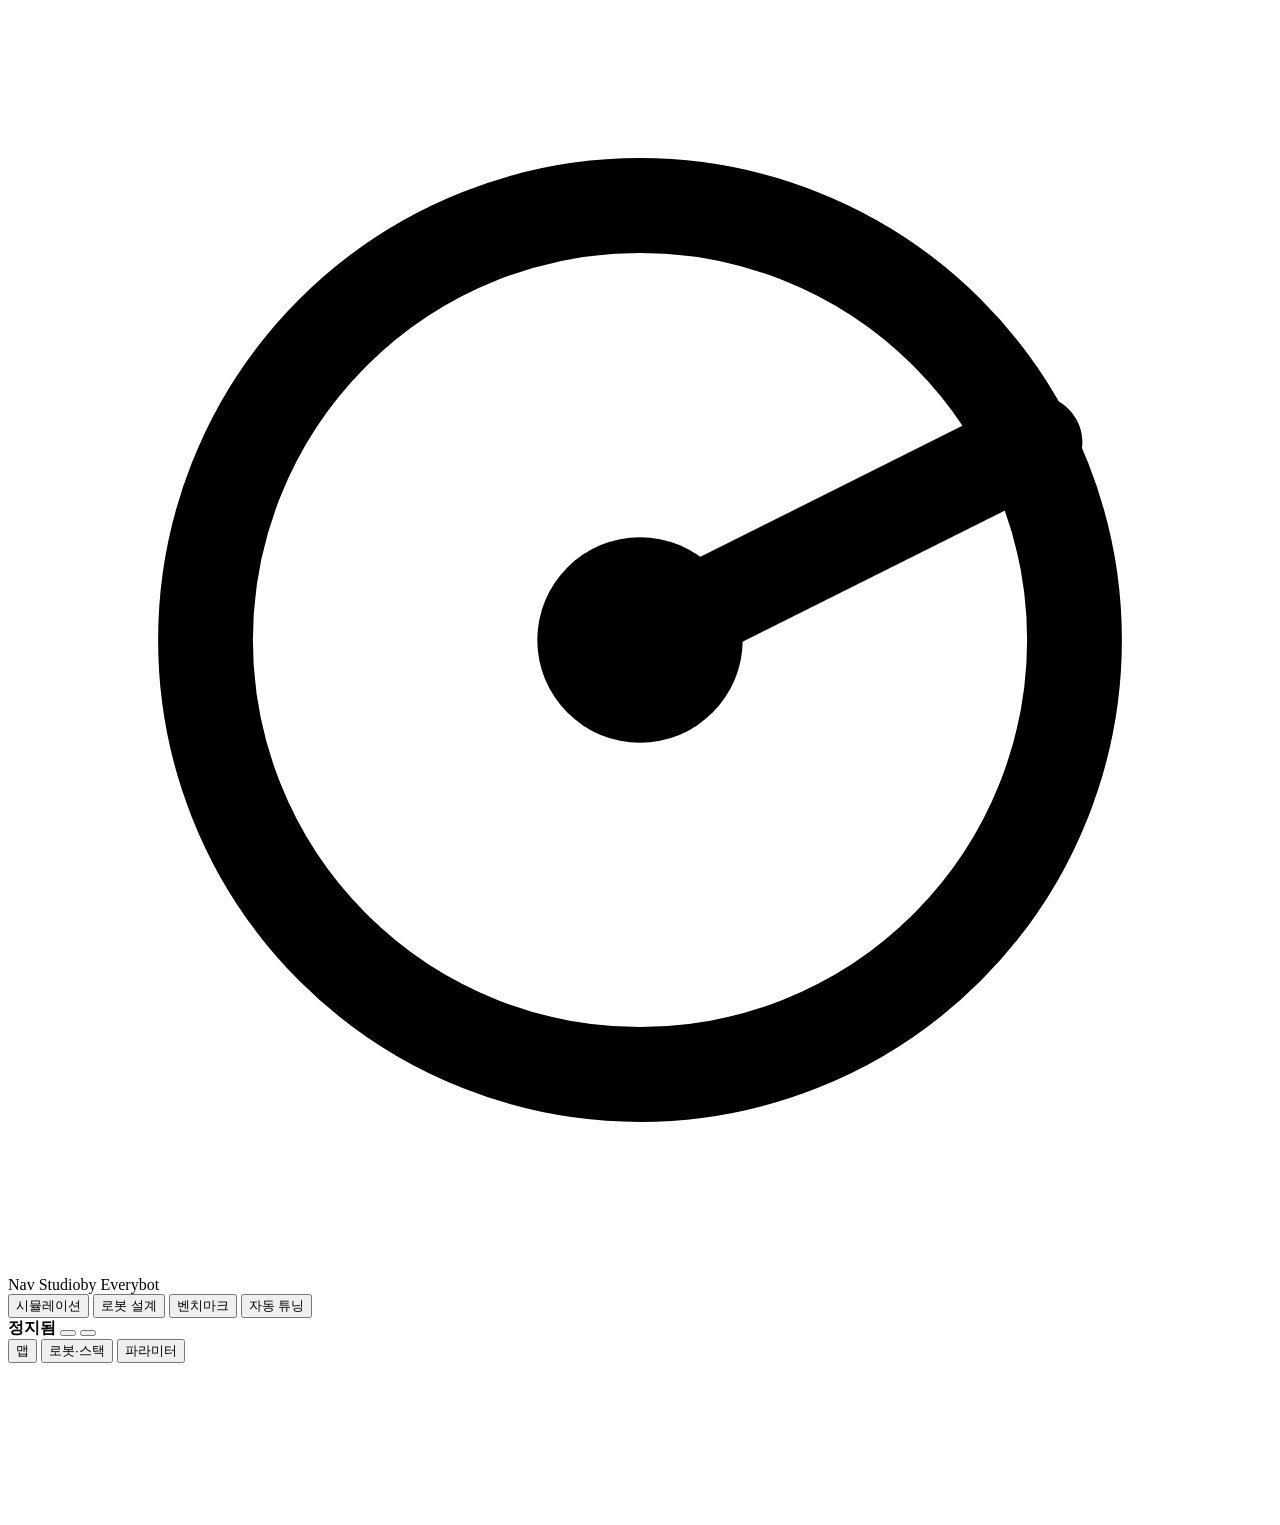
==== navstudio/web/index.html @ e5c24d30 "Nav Studio 0.1.0: app split out of the nav_tuning analysis repo Bundles only the synthetic maps; fie" ====
<!doctype html>
<html lang="ko">
<head>
<meta charset="utf-8">
<meta name="viewport" content="width=device-width, initial-scale=1">
<title>Nav Studio</title>
<link rel="icon" href="/static/img/icon.svg" type="image/svg+xml">
<link rel="stylesheet" href="/static/css/app.css">
<script type="importmap">{"imports": {"three": "/static/vendor/three/three.module.min.js"}}</script>
</head>
<body>
<div id="app">
  <header class="topbar">
    <div class="brand">
      <svg viewBox="0 0 32 32" aria-hidden="true"><circle cx="16" cy="16" r="11" fill="none" stroke="currentColor" stroke-width="2.4"/><path d="M16 16 L26 11" stroke="currentColor" stroke-width="2.4" stroke-linecap="round"/><circle cx="16" cy="16" r="2.6" fill="currentColor"/></svg>
      <span class="name">Nav Studio</span><span class="by">by Everybot</span>
    </div>
    <nav class="ws-tabs" role="tablist" aria-label="작업 공간">
      <button role="tab" data-ws="sim" aria-selected="true">시뮬레이션</button>
      <button role="tab" data-ws="robot" aria-selected="false">로봇 설계</button>
      <button role="tab" data-ws="bench" aria-selected="false">벤치마크</button>
      <button role="tab" data-ws="tune" aria-selected="false">자동 튜닝</button>
    </nav>
    <div class="session">
      <div class="chips" id="sessionChips"></div>
      <span class="pill" id="stackPill" data-state="stopped"><i></i><b>정지됨</b></span>
      <button class="btn primary" id="btnStart"></button>
      <button class="btn ghost icon-only" id="btnStop" title="시뮬레이션 종료" aria-label="시뮬레이션 종료" hidden></button>
      <button class="btn ghost icon-only" id="btnTheme" title="테마 전환" aria-label="테마 전환"></button>
    </div>
  </header>

  <!-- ============================== simulation workspace ============================== -->
  <main class="ws" id="ws-sim">
    <aside class="side left">
      <div class="seg" role="tablist" id="leftTabs">
        <button role="tab" data-tab="map" aria-selected="true">맵</button>
        <button role="tab" data-tab="setup" aria-selected="false">로봇·스택</button>
        <button role="tab" data-tab="params" aria-selected="false">파라미터 <span class="badge" id="paramCount" hidden></span></button>
      </div>
      <section class="tab" data-tab="map" id="tabMap"></section>
      <section class="tab" data-tab="setup" id="tabSetup" hidden></section>
      <section class="tab" data-tab="params" id="tabParams" hidden></section>
    </aside>

    <section class="stage" id="stage">
      <canvas id="view" aria-label="시뮬레이션 화면"></canvas>
      <div class="tools floating" id="tools" role="toolbar" aria-label="편집 도구"></div>
      <div class="layers floating" id="layers"></div>
      <div class="runbar floating" id="runbar"></div>
      <div class="readout floating" id="readout"></div>
      <div class="toolopts floating" id="toolOpts" hidden></div>
      <div class="overlay" id="stageOverlay" hidden></div>
    </section>

    <aside class="side right" id="telemetry"></aside>
  </main>

  <!-- ============================== robot design workspace ============================== -->
  <main class="ws" id="ws-robot" hidden>
    <aside class="side left wide" id="robotForm"></aside>
    <section class="stage cad" id="cadStage">
      <canvas id="cad" aria-label="로봇 상면도 편집기"></canvas>
      <div class="cadhint floating" id="cadHint"></div>
      <div class="cadtools floating" id="cadTools"></div>
    </section>
    <aside class="side right wide" id="robot3d"></aside>
  </main>

  <!-- ============================== benchmark workspace ============================== -->
  <main class="ws" id="ws-bench" hidden></main>

  <!-- ============================== tuning workspace ============================== -->
  <main class="ws" id="ws-tune" hidden></main>
</div>

<div class="modal" id="modal" hidden>
  <div class="modal-card" role="dialog" aria-modal="true" aria-labelledby="modalTitle">
    <header><h2 id="modalTitle"></h2><button class="btn ghost icon-only" id="modalClose" aria-label="닫기"></button></header>
    <div class="modal-body" id="modalBody"></div>
    <footer id="modalFoot"></footer>
  </div>
</div>
<div class="toasts" id="toasts" aria-live="polite"></div>

<script type="module" src="/static/js/main.js"></script>
</body>
</html>
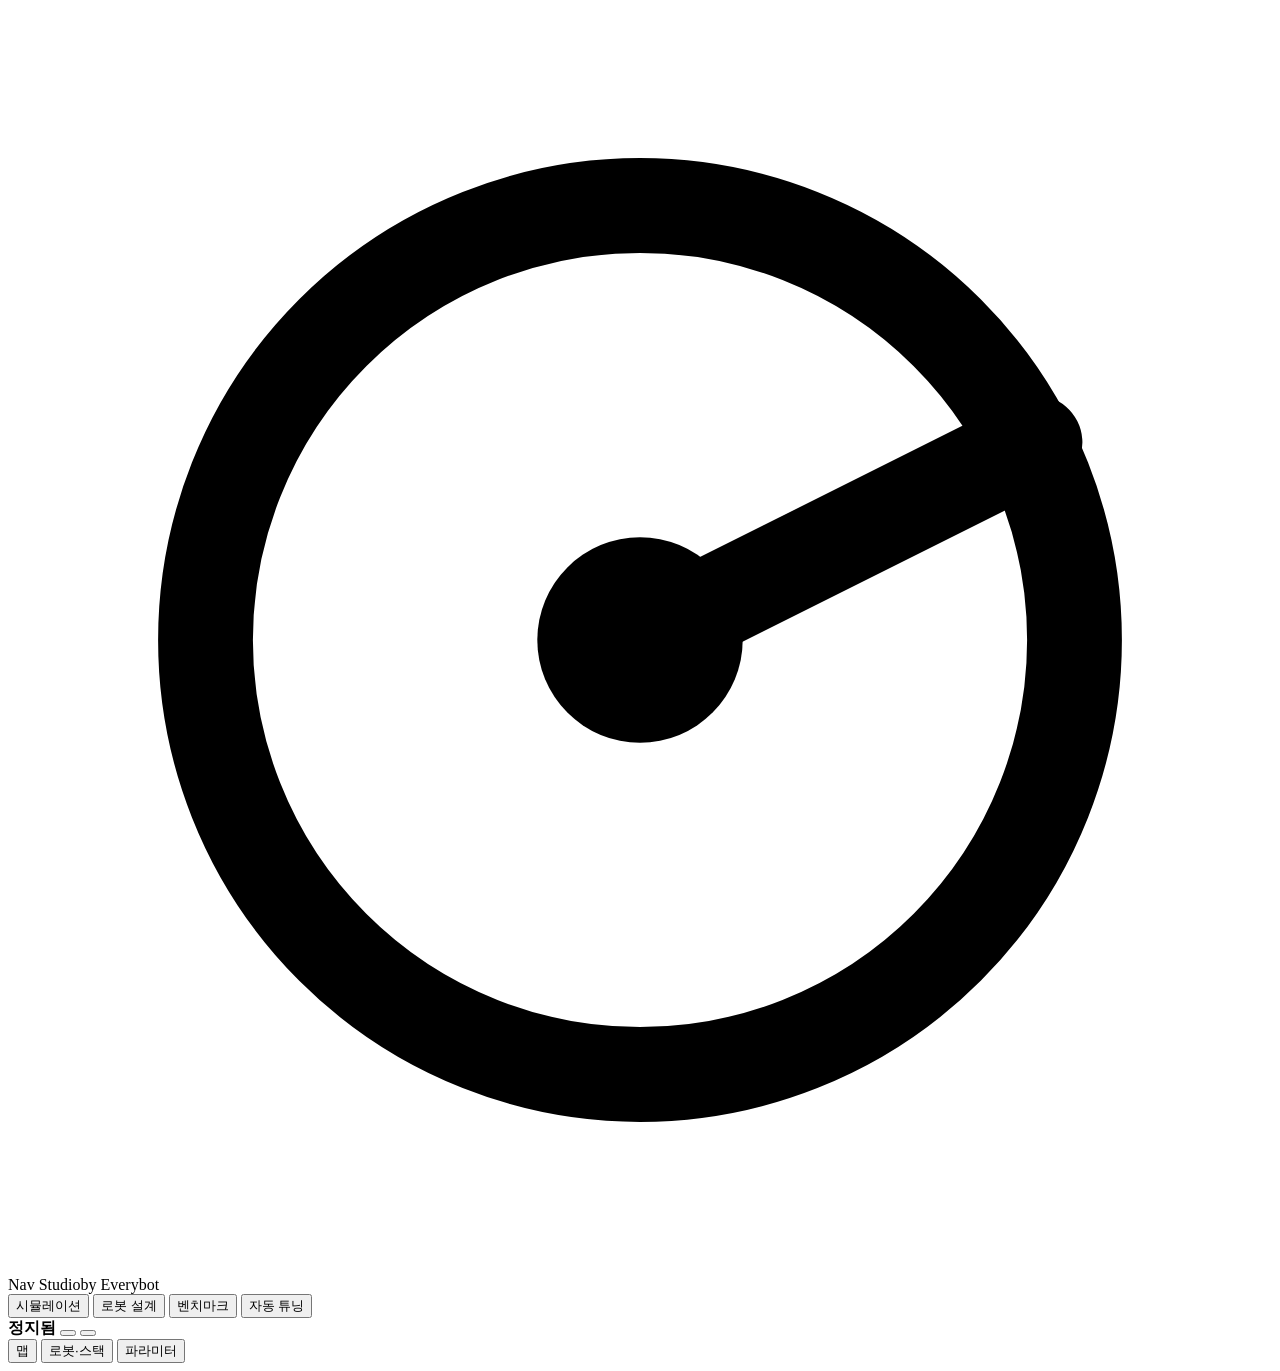
==== commit d7a0a345: "Side-by-side slots, config sets and map management - Up to four live slots (A-D) share map, robot an" ====
--- a/navstudio/web/index.html
+++ b/navstudio/web/index.html
@@ -13,7 +13,7 @@
   <header class="topbar">
     <div class="brand">
       <svg viewBox="0 0 32 32" aria-hidden="true"><circle cx="16" cy="16" r="11" fill="none" stroke="currentColor" stroke-width="2.4"/><path d="M16 16 L26 11" stroke="currentColor" stroke-width="2.4" stroke-linecap="round"/><circle cx="16" cy="16" r="2.6" fill="currentColor"/></svg>
-      <span class="name">Nav Studio</span><span class="by">by Everybot</span>
+      <span class="name">Nav Studio</span><span class="by">by Everybot</span><span class="ver" id="appVersion"></span>
     </div>
     <nav class="ws-tabs" role="tablist" aria-label="작업 공간">
       <button role="tab" data-ws="sim" aria-selected="true">시뮬레이션</button>
@@ -33,6 +33,7 @@
   <!-- ============================== simulation workspace ============================== -->
   <main class="ws" id="ws-sim">
     <aside class="side left">
+      <div class="editing" id="editingSlot" hidden></div>
       <div class="seg" role="tablist" id="leftTabs">
         <button role="tab" data-tab="map" aria-selected="true">맵</button>
         <button role="tab" data-tab="setup" aria-selected="false">로봇·스택</button>
@@ -44,13 +45,12 @@
     </aside>
 
     <section class="stage" id="stage">
-      <canvas id="view" aria-label="시뮬레이션 화면"></canvas>
+      <div class="views" id="views" data-n="1"></div>
       <div class="tools floating" id="tools" role="toolbar" aria-label="편집 도구"></div>
       <div class="layers floating" id="layers"></div>
       <div class="runbar floating" id="runbar"></div>
       <div class="readout floating" id="readout"></div>
       <div class="toolopts floating" id="toolOpts" hidden></div>
-      <div class="overlay" id="stageOverlay" hidden></div>
     </section>
 
     <aside class="side right" id="telemetry"></aside>
